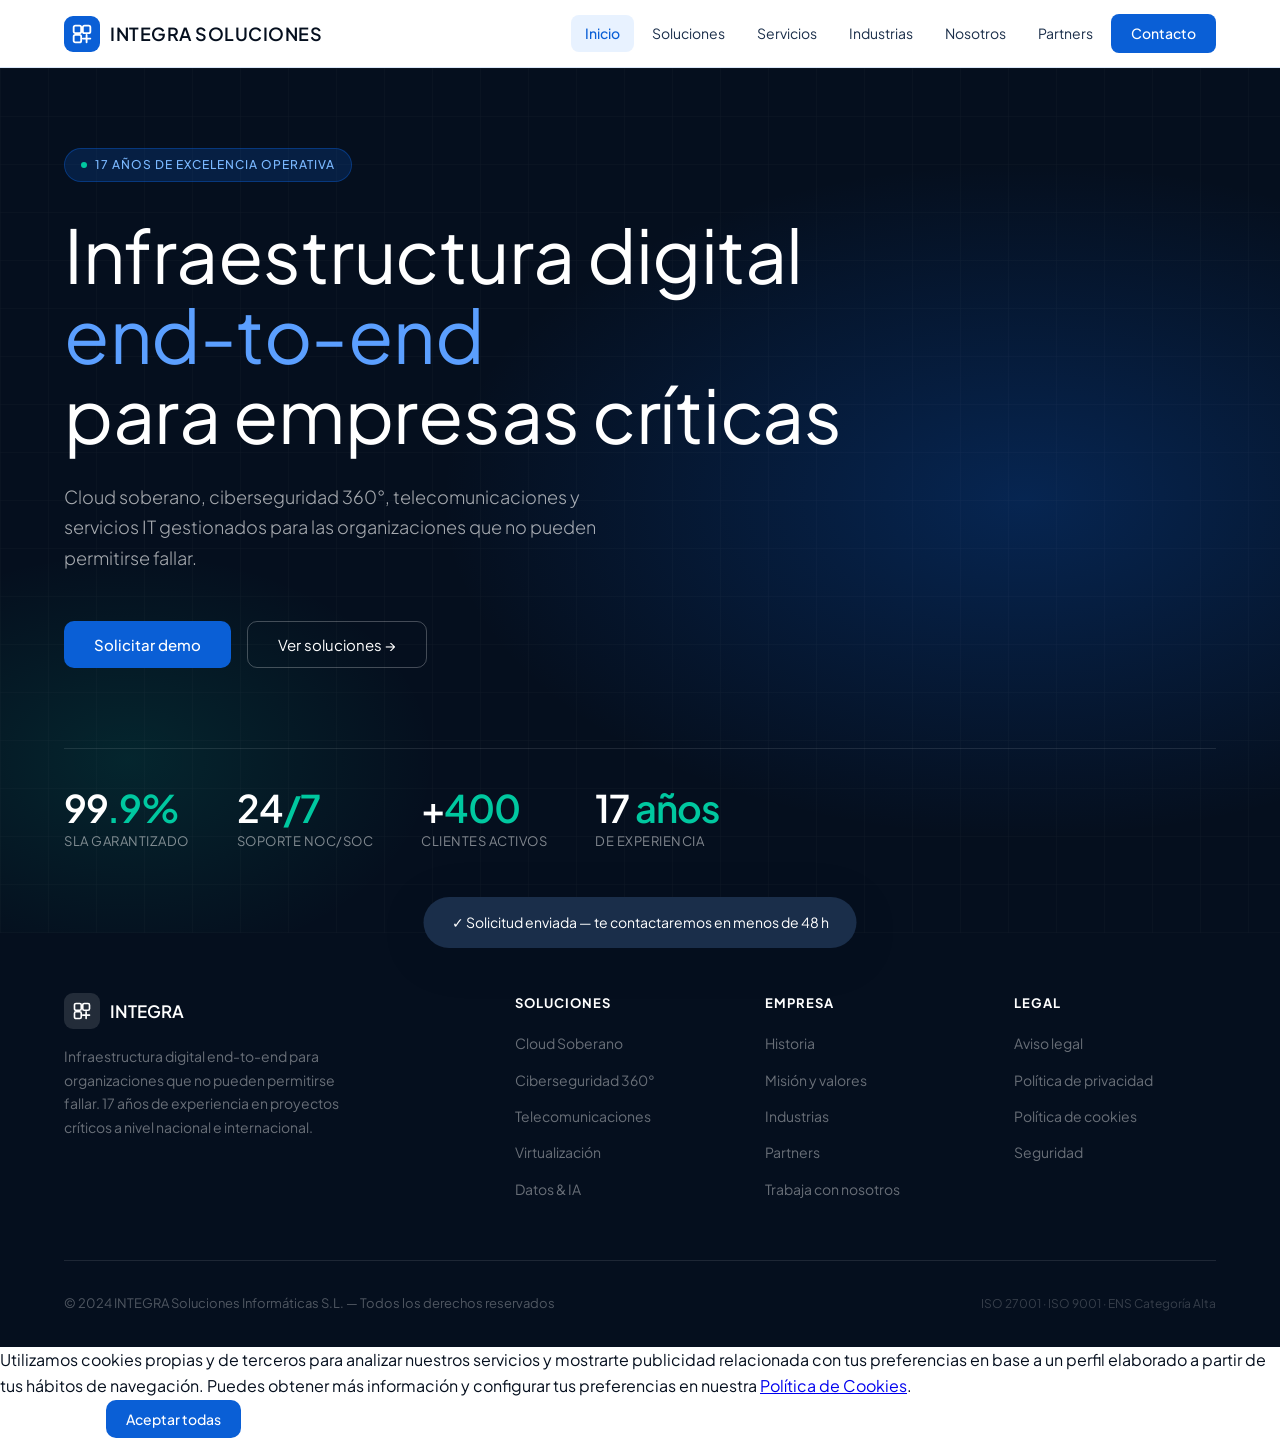
==== webintegra.html @ c4b25e12 "Update index.html and webintegra.html with latest changes" ====
<!DOCTYPE html>
<html lang="es">

<head>
  <meta charset="UTF-8">
  <meta name="viewport" content="width=device-width, initial-scale=1.0">
  <title>INTEGRA Soluciones Informáticas</title>
  <link rel="icon"
    href='data:image/svg+xml,<svg xmlns="http://www.w3.org/2000/svg" viewBox="0 0 24 24" fill="none" stroke="%230a5fd6" stroke-width="2.2" stroke-linecap="round"><rect x="2" y="2" width="9" height="9" rx="2"/><rect x="13" y="2" width="9" height="9" rx="2"/><rect x="2" y="13" width="9" height="9" rx="2"/><path d="M13 17.5h9M17.5 13v9"/></svg>'
    type="image/svg+xml">
  <script src="https://www.google.com/recaptcha/api.js" async defer></script>
  <link
    href="https://fonts.googleapis.com/css2?family=Instrument+Serif:ital@0;1&family=Plus+Jakarta+Sans:wght@300;400;500;600&display=swap"
    rel="stylesheet">
  <style>
    *,
    *::before,
    *::after {
      box-sizing: border-box;
      margin: 0;
      padding: 0;
    }

    :root {
      --ink: #050f1e;
      --ink2: #1a2e4a;
      --blue: #0a5fd6;
      --blue2: #0847a8;
      --sky: #e8f2ff;
      --sky2: #d0e5ff;
      --white: #ffffff;
      --gray: #6b7e96;
      --gray2: #f4f7fb;
      --border: rgba(10, 95, 214, 0.15);
      --accent: #00c8a0;
      --font-head: 'Plus Jakarta Sans', sans-serif;
      --font-body: 'Plus Jakarta Sans', sans-serif;
      --radius: 12px;
      --radius-lg: 20px;
      --shadow: 0 2px 24px rgba(5, 15, 30, 0.08);
      --shadow-lg: 0 8px 48px rgba(5, 15, 30, 0.14);
    }

    html,
    body {
      height: 100%;
    }

    body {
      font-family: var(--font-body);
      color: var(--ink);
      background: var(--white);
      font-size: 16px;
      line-height: 1.65;
      overflow-x: hidden;
    }

    /* NAV */
    nav {
      position: fixed;
      top: 0;
      left: 0;
      right: 0;
      z-index: 999;
      background: rgba(255, 255, 255, 0.96);
      backdrop-filter: blur(12px);
      border-bottom: 1px solid var(--border);
      padding: 0 5vw;
      display: flex;
      align-items: center;
      justify-content: space-between;
      height: 68px;
      transition: box-shadow 0.2s;
    }

    .nav-logo {
      font-family: var(--font-body);
      font-size: 18px;
      font-weight: 600;
      color: var(--ink);
      letter-spacing: 0.5px;
      text-decoration: none;
      display: flex;
      align-items: center;
      gap: 10px;
      cursor: pointer;
    }

    .nav-logo-mark {
      width: 36px;
      height: 36px;
      background: var(--blue);
      border-radius: 9px;
      display: flex;
      align-items: center;
      justify-content: center;
    }

    .nav-links {
      display: flex;
      align-items: center;
      gap: 4px;
      list-style: none;
    }

    .nav-links a {
      font-size: 14px;
      font-weight: 400;
      color: var(--ink2);
      text-decoration: none;
      padding: 7px 14px;
      border-radius: 8px;
      transition: background 0.18s, color 0.18s;
      cursor: pointer;
      display: block;
    }

    .nav-links a:hover {
      background: var(--sky);
      color: var(--blue);
    }

    .nav-links a.active {
      background: var(--sky);
      color: var(--blue);
      font-weight: 500;
    }

    .nav-cta {
      background: var(--blue) !important;
      color: var(--white) !important;
      border-radius: 8px !important;
      padding: 8px 20px !important;
      font-weight: 500 !important;
    }

    .nav-cta:hover {
      background: var(--blue2) !important;
    }

    .nav-cta.active {
      background: var(--blue2) !important;
      color: var(--white) !important;
    }

    .nav-toggle {
      display: none;
      background: none;
      border: none;
      cursor: pointer;
      padding: 8px;
    }

    .nav-toggle span {
      display: block;
      width: 22px;
      height: 2px;
      background: var(--ink);
      margin: 4px 0;
    }

    /* APP */
    #app {
      padding-top: 68px;
      min-height: calc(100vh - 68px);
    }

    .page {
      animation: fadeUp 0.32s ease both;
    }

    @keyframes fadeUp {
      from {
        opacity: 0;
        transform: translateY(12px);
      }

      to {
        opacity: 1;
        transform: translateY(0);
      }
    }

    /* SHARED */
    .section-wrap {
      padding: 80px 5vw;
    }

    .section-wrap.alt {
      background: var(--gray2);
    }

    .section-inner {
      max-width: 1200px;
      margin: 0 auto;
    }

    .section-tag {
      display: inline-block;
      font-size: 11px;
      font-weight: 600;
      letter-spacing: 2px;
      text-transform: uppercase;
      color: var(--blue);
      background: var(--sky);
      border-radius: 6px;
      padding: 5px 12px;
      margin-bottom: 20px;
    }

    .section-title {
      font-family: var(--font-head);
      font-size: clamp(28px, 3.5vw, 44px);
      font-weight: 400;
      line-height: 1.15;
      color: var(--ink);
      margin-bottom: 20px;
    }

    .section-sub {
      font-size: 17px;
      color: var(--gray);
      max-width: 580px;
      line-height: 1.7;
      margin-bottom: 52px;
    }

    .btn-primary {
      background: var(--blue);
      color: var(--white);
      border: none;
      border-radius: 10px;
      padding: 13px 30px;
      font-size: 15px;
      font-weight: 500;
      font-family: var(--font-body);
      cursor: pointer;
      transition: background 0.18s, transform 0.15s;
      text-decoration: none;
      display: inline-block;
    }

    .btn-primary:hover {
      background: #1a6fe0;
      transform: translateY(-1px);
    }

    .btn-outline {
      background: transparent;
      color: var(--white);
      border: 1px solid rgba(255, 255, 255, 0.25);
      border-radius: 10px;
      padding: 13px 30px;
      font-size: 15px;
      font-weight: 400;
      font-family: var(--font-body);
      cursor: pointer;
      transition: border-color 0.18s, background 0.18s, transform 0.15s;
      text-decoration: none;
      display: inline-block;
    }

    .btn-outline:hover {
      border-color: rgba(255, 255, 255, 0.5);
      background: rgba(255, 255, 255, 0.07);
      transform: translateY(-1px);
    }

    .btn-ghost {
      background: var(--sky);
      color: var(--blue);
      border: 1px solid var(--border);
      border-radius: 10px;
      padding: 13px 30px;
      font-size: 15px;
      font-weight: 500;
      font-family: var(--font-body);
      cursor: pointer;
      transition: background 0.18s;
      text-decoration: none;
      display: inline-block;
    }

    .btn-ghost:hover {
      background: var(--sky2);
    }

    /* HERO */
    .hero {
      min-height: calc(100vh - 68px);
      background: var(--ink);
      padding: 80px 5vw;
      position: relative;
      overflow: hidden;
      display: flex;
      align-items: center;
    }

    .hero-bg {
      position: absolute;
      inset: 0;
      background: radial-gradient(ellipse 70% 60% at 80% 50%, rgba(10, 95, 214, 0.28) 0%, transparent 65%), radial-gradient(ellipse 40% 40% at 10% 80%, rgba(0, 200, 160, 0.12) 0%, transparent 60%);
    }

    .hero-grid {
      position: absolute;
      inset: 0;
      opacity: 0.04;
      background-image: linear-gradient(rgba(255, 255, 255, 0.5) 1px, transparent 1px), linear-gradient(90deg, rgba(255, 255, 255, 0.5) 1px, transparent 1px);
      background-size: 48px 48px;
    }

    .hero-inner {
      position: relative;
      z-index: 2;
      max-width: 1200px;
      margin: 0 auto;
      width: 100%;
    }

    .hero-badge {
      display: inline-flex;
      align-items: center;
      gap: 8px;
      background: rgba(10, 95, 214, 0.2);
      border: 1px solid rgba(10, 95, 214, 0.4);
      color: #7ab8ff;
      font-size: 12px;
      font-weight: 500;
      letter-spacing: 1px;
      text-transform: uppercase;
      padding: 6px 16px;
      border-radius: 100px;
      margin-bottom: 32px;
    }

    .hero-badge-dot {
      width: 6px;
      height: 6px;
      border-radius: 50%;
      background: var(--accent);
      animation: pulse 2s ease-in-out infinite;
    }

    @keyframes pulse {

      0%,
      100% {
        opacity: 1;
        transform: scale(1)
      }

      50% {
        opacity: .5;
        transform: scale(.8)
      }
    }

    .hero-title {
      font-family: var(--font-head);
      font-size: clamp(42px, 6vw, 74px);
      font-weight: 400;
      color: var(--white);
      line-height: 1.08;
      letter-spacing: -0.5px;
      margin-bottom: 28px;
      max-width: 800px;
    }

    .hero-title span {
      color: #5b9fff;
    }

    .hero-sub {
      font-size: 18px;
      font-weight: 300;
      color: rgba(255, 255, 255, 0.65);
      max-width: 560px;
      line-height: 1.7;
      margin-bottom: 48px;
    }

    .hero-actions {
      display: flex;
      gap: 16px;
      flex-wrap: wrap;
      margin-bottom: 80px;
    }

    .hero-metrics {
      display: flex;
      gap: 48px;
      flex-wrap: wrap;
      border-top: 1px solid rgba(255, 255, 255, 0.1);
      padding-top: 40px;
    }

    .metric-value {
      font-family: var(--font-body);
      font-size: 38px;
      font-weight: 600;
      color: var(--white);
      line-height: 1;
      letter-spacing: -1px;
    }

    .metric-value span {
      color: var(--accent);
    }

    .metric-label {
      font-size: 13px;
      color: rgba(255, 255, 255, 0.5);
      margin-top: 4px;
      text-transform: uppercase;
      letter-spacing: 0.5px;
    }

    /* SOLUCIONES */
    .sol-grid {
      display: grid;
      grid-template-columns: repeat(3, 1fr);
      gap: 20px;
    }

    .sol-card {
      background: var(--white);
      border: 1px solid var(--border);
      border-radius: var(--radius-lg);
      padding: 32px;
      transition: transform 0.2s, box-shadow 0.2s, border-color 0.2s;
    }

    .sol-card:hover {
      transform: translateY(-4px);
      box-shadow: var(--shadow-lg);
      border-color: rgba(10, 95, 214, 0.3);
    }

    .sol-icon {
      width: 52px;
      height: 52px;
      border-radius: 14px;
      background: var(--sky);
      display: flex;
      align-items: center;
      justify-content: center;
      margin-bottom: 20px;
    }

    .sol-icon svg {
      width: 26px;
      height: 26px;
      color: var(--blue);
    }

    .sol-card h3 {
      font-family: var(--font-head);
      font-size: 19px;
      font-weight: 400;
      color: var(--ink);
      margin-bottom: 10px;
    }

    .sol-card p {
      font-size: 14px;
      color: var(--gray);
      line-height: 1.65;
    }

    .sol-tag {
      display: inline-block;
      font-size: 11px;
      font-weight: 500;
      background: var(--sky);
      color: var(--blue);
      border-radius: 5px;
      padding: 3px 9px;
      margin-top: 16px;
    }

    /* SERVICIOS */
    .srv-grid {
      display: grid;
      grid-template-columns: 1fr 1fr;
      gap: 40px;
      align-items: start;
    }

    .srv-module {
      border: 1px solid var(--border);
      border-radius: var(--radius);
      overflow: hidden;
      margin-bottom: 14px;
    }

    .srv-header {
      display: flex;
      align-items: center;
      justify-content: space-between;
      padding: 18px 22px;
      cursor: pointer;
      background: var(--white);
      transition: background 0.15s;
      user-select: none;
    }

    .srv-header:hover {
      background: var(--sky);
    }

    .srv-header-left {
      display: flex;
      align-items: center;
      gap: 14px;
    }

    .srv-dot {
      width: 9px;
      height: 9px;
      border-radius: 50%;
      background: var(--blue);
      flex-shrink: 0;
    }

    .srv-header h4 {
      font-family: var(--font-body);
      font-size: 15px;
      font-weight: 600;
      color: var(--ink);
    }

    .srv-arrow {
      width: 20px;
      height: 20px;
      border-radius: 50%;
      border: 1px solid var(--border);
      display: flex;
      align-items: center;
      justify-content: center;
      font-size: 14px;
      color: var(--gray);
      transition: transform 0.2s, background 0.15s;
      flex-shrink: 0;
      line-height: 1;
    }

    .srv-body {
      padding: 0 22px;
      max-height: 0;
      overflow: hidden;
      transition: max-height 0.35s ease, padding 0.25s ease;
      border-top: 0 solid var(--border);
    }

    .srv-module.open .srv-body {
      max-height: 260px;
      padding: 16px 22px 20px;
      border-top-width: 1px;
    }

    .srv-module.open .srv-arrow {
    transform: rotate(180deg);
    background: var(--blue);
    color: var(--blue);
}

    .srv-body p {
      font-size: 14px;
      color: var(--gray);
      line-height: 1.7;
    }

    .srv-body ul {
      margin-top: 10px;
      list-style: none;
    }

    .srv-body ul li {
      font-size: 13px;
      color: var(--ink2);
      padding: 3px 0 3px 16px;
      position: relative;
    }

    .srv-body ul li::before {
      content: '—';
      position: absolute;
      left: 0;
      color: var(--blue);
      font-size: 11px;
      top: 5px;
    }

    .srv-panel {
      background: var(--ink);
      border-radius: var(--radius-lg);
      padding: 38px;
      color: var(--white);
      position: sticky;
      top: 90px;
    }

    .srv-panel h3 {
      font-family: var(--font-head);
      font-size: 22px;
      font-weight: 400;
      margin-bottom: 12px;
    }

    .srv-panel>p {
      font-size: 14px;
      color: rgba(255, 255, 255, 0.55);
      margin-bottom: 28px;
    }

    .sla-grid {
      display: grid;
      grid-template-columns: 1fr 1fr;
      gap: 14px;
      margin-bottom: 28px;
    }

    .sla-item {
      background: rgba(255, 255, 255, 0.06);
      border: 1px solid rgba(255, 255, 255, 0.1);
      border-radius: var(--radius);
      padding: 18px;
    }

    .sla-num {
      font-family: var(--font-body);
      font-size: 26px;
      font-weight: 600;
      color: var(--white);
      letter-spacing: -0.5px;
    }

    .sla-num span {
      color: var(--accent);
    }

    .sla-label {
      font-size: 12px;
      color: rgba(255, 255, 255, 0.4);
      margin-top: 4px;
    }

    /* INDUSTRIAS */
    .ind-grid {
      display: grid;
      grid-template-columns: repeat(4, 1fr);
      gap: 16px;
    }

    .ind-card {
      background: var(--white);
      border: 1px solid var(--border);
      border-radius: var(--radius-lg);
      padding: 28px 22px;
      transition: transform 0.2s, box-shadow 0.2s;
      position: relative;
      overflow: hidden;
    }

    .ind-card::after {
      content: '';
      position: absolute;
      bottom: 0;
      left: 0;
      right: 0;
      height: 3px;
      background: var(--blue);
      transform: scaleX(0);
      transform-origin: left;
      transition: transform 0.25s ease;
    }

    .ind-card:hover {
      transform: translateY(-4px);
      box-shadow: var(--shadow);
    }

    .ind-card:hover::after {
      transform: scaleX(1);
    }

    .ind-num {
      font-family: var(--font-body);
      font-size: 36px;
      font-weight: 300;
      color: var(--blue);
      line-height: 1;
      margin-bottom: 16px;
      letter-spacing: -1px;
    }

    .ind-card h3 {
      font-family: var(--font-body);
      font-size: 15px;
      font-weight: 600;
      color: var(--ink);
      margin-bottom: 8px;
    }

    .ind-card p {
      font-size: 13px;
      color: var(--gray);
      line-height: 1.6;
    }

    /* NOSOTROS */
    .nos-layout {
      display: grid;
      grid-template-columns: 1fr 1fr;
      gap: 80px;
      align-items: start;
    }

    .timeline {
      position: relative;
    }

    .timeline::before {
      content: '';
      position: absolute;
      left: 18px;
      top: 0;
      bottom: 0;
      width: 2px;
      background: linear-gradient(to bottom, var(--blue), var(--sky2));
    }

    .tl-item {
      padding-left: 52px;
      padding-bottom: 36px;
      position: relative;
    }

    .tl-dot {
      position: absolute;
      left: 10px;
      top: 4px;
      width: 18px;
      height: 18px;
      border-radius: 50%;
      background: var(--blue);
      border: 3px solid var(--white);
      box-shadow: 0 0 0 2px var(--blue);
    }

    .tl-year {
      font-size: 13px;
      font-weight: 700;
      color: var(--blue);
      letter-spacing: 1px;
      margin-bottom: 4px;
    }

    .tl-text {
      font-size: 14px;
      color: var(--ink2);
    }

    .mvv {
      margin-bottom: 36px;
    }

    .mvv h3 {
      font-size: 18px;
      font-weight: 600;
      color: var(--ink);
      margin-bottom: 8px;
    }

    .mvv p {
      font-size: 15px;
      color: var(--gray);
      line-height: 1.7;
    }

    .nos-values {
      display: grid;
      grid-template-columns: 1fr 1fr;
      gap: 16px;
    }

    .val-card {
      background: var(--gray2);
      border-radius: var(--radius);
      padding: 22px;
      border: 1px solid transparent;
      transition: border-color 0.2s, background 0.2s;
    }

    .val-card:hover {
      border-color: var(--border);
      background: var(--sky);
    }

    .val-card h4 {
      font-size: 14px;
      font-weight: 600;
      color: var(--ink);
      margin-bottom: 8px;
    }

    .val-card p {
      font-size: 13px;
      color: var(--gray);
    }

    /* PARTNERS */
    .partners-scroll {
      display: flex;
      flex-wrap: wrap;
      gap: 14px;
      margin-bottom: 48px;
    }

    .partner-pill {
      display: flex;
      align-items: center;
      gap: 12px;
      background: linear-gradient(145deg, var(--ink), var(--ink2));
      border: 1px solid rgba(10, 95, 214, 0.3);
      border-radius: 100px;
      padding: 10px 24px;
      font-size: 15px;
      font-weight: 600;
      color: var(--white);
      transition: all 0.3s cubic-bezier(0.25, 0.8, 0.25, 1);
      box-shadow: 0 4px 15px rgba(5, 15, 30, 0.2);
      cursor: default;
    }

    .partner-pill:hover {
      border-color: var(--accent);
      box-shadow: 0 0 20px rgba(0, 200, 160, 0.4), inset 0 0 10px rgba(0, 200, 160, 0.2);
      transform: translateY(-5px) scale(1.05);
    }

    .partner-logo {
      width: 24px;
      height: 24px;
      object-fit: contain;
      flex-shrink: 0;
      display: block;
      border-radius: 4px;
    }

    .partner-dot {
      width: 32px;
      height: 32px;
      border-radius: 50%;
      display: flex;
      align-items: center;
      justify-content: center;
      font-size: 14px;
      font-weight: 700;
      color: var(--white);
      flex-shrink: 0;
      box-shadow: 0 2px 10px rgba(0, 0, 0, 0.5);
      border: 2px solid rgba(255, 255, 255, 0.1);
    }

    .eco-strip {
      background: var(--ink);
      border-radius: var(--radius-lg);
      padding: 40px;
      display: grid;
      grid-template-columns: 1fr auto;
      gap: 32px;
      align-items: center;
    }

    .eco-strip h3 {
      font-family: var(--font-head);
      font-size: 24px;
      font-weight: 400;
      color: var(--white);
    }

    .eco-strip p {
      font-size: 15px;
      color: rgba(255, 255, 255, 0.5);
      margin-top: 8px;
    }

    /* CONTACTO */
    .contact-grid {
      display: grid;
      grid-template-columns: 1fr 1fr;
      gap: 64px;
      align-items: start;
    }

    .contact-form {
      background: var(--gray2);
      border-radius: var(--radius-lg);
      padding: 38px;
      border: 1px solid var(--border);
    }

    .form-row {
      margin-bottom: 18px;
    }

    .form-row label {
      display: block;
      font-size: 13px;
      font-weight: 500;
      color: var(--ink2);
      margin-bottom: 7px;
    }

    .form-row input,
    .form-row select,
    .form-row textarea {
      width: 100%;
      background: var(--white);
      border: 1px solid var(--border);
      border-radius: 9px;
      padding: 11px 15px;
      font-size: 14px;
      font-family: var(--font-body);
      color: var(--ink);
      outline: none;
      transition: border-color 0.18s, box-shadow 0.18s;
      appearance: none;
    }

    .form-row input:focus,
    .form-row select:focus,
    .form-row textarea:focus {
      border-color: var(--blue);
      box-shadow: 0 0 0 3px rgba(10, 95, 214, 0.1);
    }

    .form-row textarea {
      height: 110px;
      resize: vertical;
    }

    .form-cols {
      display: grid;
      grid-template-columns: 1fr 1fr;
      gap: 14px;
    }

    .contact-info h3 {
      font-family: var(--font-head);
      font-size: 22px;
      font-weight: 400;
      color: var(--ink);
      margin-bottom: 14px;
    }

    .contact-info>p {
      font-size: 15px;
      color: var(--gray);
      margin-bottom: 32px;
      line-height: 1.7;
    }

    .contact-items {
      display: flex;
      flex-direction: column;
      gap: 14px;
    }

    .contact-item {
      display: flex;
      align-items: flex-start;
      gap: 14px;
      padding: 18px;
      background: var(--gray2);
      border: 1px solid var(--border);
      border-radius: var(--radius);
    }

    .contact-item-icon {
      width: 40px;
      height: 40px;
      border-radius: 10px;
      background: var(--sky);
      display: flex;
      align-items: center;
      justify-content: center;
      flex-shrink: 0;
    }

    .contact-item-icon svg {
      width: 18px;
      height: 18px;
      color: var(--blue);
    }

    .contact-item-text h4 {
      font-size: 13px;
      font-weight: 600;
      color: var(--ink);
    }

    .contact-item-text p {
      font-size: 13px;
      color: var(--gray);
      margin-top: 2px;
    }

    /* FOOTER */
    footer {
      background: var(--ink);
      padding: 60px 5vw 32px;
    }

    .footer-inner {
      max-width: 1200px;
      margin: 0 auto;
    }

    .footer-top {
      display: grid;
      grid-template-columns: 2fr 1fr 1fr 1fr;
      gap: 48px;
      padding-bottom: 48px;
      border-bottom: 1px solid rgba(255, 255, 255, 0.1);
      margin-bottom: 32px;
    }

    .footer-brand p {
      font-size: 14px;
      color: rgba(255, 255, 255, 0.4);
      line-height: 1.7;
      margin-top: 16px;
      max-width: 280px;
    }

    .footer-col h5 {
      font-size: 13px;
      font-weight: 700;
      color: var(--white);
      letter-spacing: 1px;
      text-transform: uppercase;
      margin-bottom: 16px;
    }

    .footer-col ul {
      list-style: none;
    }

    .footer-col ul li {
      margin-bottom: 10px;
    }

    .footer-col ul li a {
      font-size: 14px;
      color: rgba(255, 255, 255, 0.4);
      text-decoration: none;
      cursor: pointer;
      transition: color 0.18s;
    }

    .footer-col ul li a:hover {
      color: var(--white);
    }

    .footer-bottom {
      display: flex;
      justify-content: space-between;
      align-items: center;
    }

    .footer-bottom p {
      font-size: 13px;
      color: rgba(255, 255, 255, 0.3);
    }

    .footer-logo {
      font-family: var(--font-body);
      font-size: 17px;
      font-weight: 600;
      color: var(--white);
      display: flex;
      align-items: center;
      gap: 10px;
      cursor: pointer;
    }

    /* TOAST */
    .toast {
      position: fixed;
      bottom: 32px;
      left: 50%;
      transform: translateX(-50%) translateY(80px);
      background: var(--ink2);
      color: var(--white);
      padding: 14px 28px;
      border-radius: 100px;
      font-size: 14px;
      box-shadow: var(--shadow-lg);
      transition: transform 0.3s ease;
      z-index: 1000;
      pointer-events: none;
      white-space: nowrap;
    }

    .toast.show {
      transform: translateX(-50%) translateY(0);
    }

    /* RESPONSIVE */
    @media(max-width:900px) {
      .sol-grid {
        grid-template-columns: 1fr 1fr
      }

      .ind-grid {
        grid-template-columns: 1fr 1fr
      }

      .nos-layout {
        grid-template-columns: 1fr;
        gap: 48px
      }

      .footer-top {
        grid-template-columns: 1fr 1fr;
        gap: 32px
      }

      .eco-strip {
        grid-template-columns: 1fr
      }
    }

    @media(max-width:700px) {
      .nav-links {
        display: none !important
      }

      .nav-toggle {
        display: block
      }

      .sol-grid,
      .ind-grid,
      .srv-grid,
      .contact-grid {
        grid-template-columns: 1fr
      }

      .sla-grid {
        grid-template-columns: 1fr 1fr
      }

      .hero-metrics {
        gap: 28px
      }

      .footer-top {
        grid-template-columns: 1fr
      }

      .nos-values {
        grid-template-columns: 1fr
      }

      .form-cols {
        grid-template-columns: 1fr
      }

      .footer-bottom {
        flex-direction: column;
        gap: 12px;
        text-align: center
      }

      .eco-strip {
        grid-template-columns: 1fr
      }
    }
  </style>
</head>

<body>

  <nav id="main-nav">
    <span class="nav-logo" onclick="navigate('inicio')">
      <div class="nav-logo-mark">
        <svg viewBox="0 0 24 24" fill="none" stroke="white" stroke-width="2.2" stroke-linecap="round" width="20"
          height="20">
          <rect x="2" y="2" width="9" height="9" rx="2" />
          <rect x="13" y="2" width="9" height="9" rx="2" />
          <rect x="2" y="13" width="9" height="9" rx="2" />
          <path d="M13 17.5h9M17.5 13v9" />
        </svg>
      </div>
      INTEGRA SOLUCIONES
    </span>
    <ul class="nav-links" id="nav-links">
      <li><a data-page="inicio" onclick="navigate('inicio')">Inicio</a></li>
      <li><a data-page="soluciones" onclick="navigate('soluciones')">Soluciones</a></li>
      <li><a data-page="servicios" onclick="navigate('servicios')">Servicios</a></li>
      <li><a data-page="industrias" onclick="navigate('industrias')">Industrias</a></li>
      <li><a data-page="nosotros" onclick="navigate('nosotros')">Nosotros</a></li>
      <li><a data-page="partners" onclick="navigate('partners')">Partners</a></li>
      <li><a data-page="contacto" onclick="navigate('contacto')" class="nav-cta">Contacto</a></li>
    </ul>
    <button class="nav-toggle" id="menuToggle" aria-label="Menú"><span></span><span></span><span></span></button>
  </nav>

  <div id="app"></div>

    <!-- COOKIES BANNER -->
  <div class="cookie-banner" id="cookieBanner">
    <div class="cookie-text">
      <p>Utilizamos cookies propias y de terceros para analizar nuestros servicios y mostrarte publicidad relacionada con tus preferencias en base a un perfil elaborado a partir de tus hábitos de navegación. Puedes obtener más información y configurar tus preferencias en nuestra <a href="#">Política de Cookies</a>.</p>
    </div>
    <div class="cookie-buttons">
      <button class="btn-outline" style="padding: 10px 20px; font-size: 14px;" onclick="acceptCookies()">Rechazar</button>
      <button class="btn-primary" style="padding: 10px 20px; font-size: 14px;" onclick="acceptCookies()">Aceptar todas</button>
    </div>
  </div>
  <div class="toast" id="toast">✓ Solicitud enviada — te contactaremos en menos de 48 h</div>

  <script>
    // ─── SHARED BLOCKS ──────────────────────────────────────────────────────────

    const LOGO = `<svg viewBox="0 0 24 24" fill="none" stroke="white" stroke-width="2.2" stroke-linecap="round" width="18" height="18"><rect x="2" y="2" width="9" height="9" rx="2"/><rect x="13" y="2" width="9" height="9" rx="2"/><rect x="2" y="13" width="9" height="9" rx="2"/><path d="M13 17.5h9M17.5 13v9"/></svg>`;

    function footer() {
      return `<footer>
  <div class="footer-inner">
    <div class="footer-top">
      <div class="footer-brand">
        <span class="footer-logo" onclick="navigate('inicio')">
          <div class="nav-logo-mark" style="background:rgba(255,255,255,0.12)">${LOGO}</div>INTEGRA
        </span>
        <p>Infraestructura digital end-to-end para organizaciones que no pueden permitirse fallar. 17 años de experiencia en proyectos críticos a nivel nacional e internacional.</p>
      </div>
      <div class="footer-col"><h5>Soluciones</h5><ul>
        <li><a onclick="navigate('soluciones')">Cloud Soberano</a></li>
        <li><a onclick="navigate('soluciones')">Ciberseguridad 360°</a></li>
        <li><a onclick="navigate('soluciones')">Telecomunicaciones</a></li>
        <li><a onclick="navigate('soluciones')">Virtualización</a></li>
        <li><a onclick="navigate('soluciones')">Datos & IA</a></li>
      </ul></div>
      <div class="footer-col"><h5>Empresa</h5><ul>
        <li><a onclick="navigate('nosotros')">Historia</a></li>
        <li><a onclick="navigate('nosotros')">Misión y valores</a></li>
        <li><a onclick="navigate('industrias')">Industrias</a></li>
        <li><a onclick="navigate('partners')">Partners</a></li>
        <li><a onclick="navigate('contacto')">Trabaja con nosotros</a></li>
      </ul></div>
      <div class="footer-col"><h5>Legal</h5><ul>
        <li><a>Aviso legal</a></li><li><a>Política de privacidad</a></li>
        <li><a>Política de cookies</a></li><li><a>Seguridad</a></li>
      </ul></div>
    </div>
    <div class="footer-bottom">
      <p>© 2024 INTEGRA Soluciones Informáticas S.L. — Todos los derechos reservados</p>
      <p style="color:rgba(255,255,255,0.2);font-size:12px">ISO 27001 · ISO 9001 · ENS Categoría Alta</p>
    </div>
  </div>
</footer>`;
    }

    // ─── PAGE TEMPLATES ─────────────────────────────────────────────────────────

    const pages = {

      inicio() {
        return `<div class="page">
<div class="hero">
  <div class="hero-bg"></div><div class="hero-grid"></div>
  <div class="hero-inner">
    <div class="hero-badge"><span class="hero-badge-dot"></span>17 años de excelencia operativa</div>
    <h1 class="hero-title">Infraestructura digital<br><span>end-to-end</span><br>para empresas críticas</h1>
    <p class="hero-sub">Cloud soberano, ciberseguridad 360°, telecomunicaciones y servicios IT gestionados para las organizaciones que no pueden permitirse fallar.</p>
    <div class="hero-actions">
      <button class="btn-primary" onclick="navigate('contacto')">Solicitar demo</button>
      <button class="btn-outline" onclick="navigate('soluciones')">Ver soluciones →</button>
    </div>
    <div class="hero-metrics">
      <div><div class="metric-value">99<span>.9%</span></div><div class="metric-label">SLA garantizado</div></div>
      <div><div class="metric-value">24<span>/7</span></div><div class="metric-label">Soporte NOC/SOC</div></div>
      <div><div class="metric-value">+<span>400</span></div><div class="metric-label">Clientes activos</div></div>
      <div><div class="metric-value">17<span> años</span></div><div class="metric-label">De Experiencia</div></div>
    </div>
  </div>
</div>
${footer()}</div>`;
      },

      soluciones() {
        const cards = [
          ['<path d="M3 15a4 4 0 004 4h9a5 5 0 10-.1-9.999 5.002 5.002 0 10-9.78 2.096A4.001 4.001 0 003 15z"/>', 'Cloud Soberano', 'Despliegue híbrido y multi-cloud con cumplimiento normativo nacional. Migración, optimización y gestión continua sobre AWS, Azure y nube privada.', 'Arquitectura híbrida'],
          ['<rect x="3" y="11" width="18" height="11" rx="2"/><path d="M7 11V7a5 5 0 0110 0v4"/>', 'Ciberseguridad 360°', 'SOC gestionado, gestión de identidades, protección de endpoints, inteligencia de amenazas y respuesta a incidentes con SLA garantizado.', 'Zero Trust'],
          ['<path d="M5 12h14M12 5l7 7-7 7"/><circle cx="5" cy="12" r="2"/>', 'Telecomunicaciones', 'Redes WAN/SD-WAN, conectividad dedicada, voz empresarial y soluciones IoT para infraestructuras críticas nacionales e internacionales.', 'SD-WAN & MPLS'],
          ['<rect x="2" y="3" width="20" height="14" rx="2"/><path d="M8 21h8M12 17v4"/>', 'Virtualización', 'Consolidación de servidores, virtualización de escritorios (VDI) y contenedores Kubernetes para maximizar la eficiencia del CPD.', 'VMware · Nutanix'],
          ['<ellipse cx="12" cy="5" rx="9" ry="3"/><path d="M21 12c0 1.66-4 3-9 3s-9-1.34-9-3"/><path d="M3 5v14c0 1.66 4 3 9 3s9-1.34 9-3V5"/>', 'Datos & IA', 'Pipelines de datos, data lakes empresariales y modelos de IA aplicada para sectores regulados, con gobernanza y trazabilidad completa.', 'MLOps · DataOps'],
          ['<path d="M12 22s8-4 8-10V5l-8-3-8 3v7c0 6 8 10 8 10z"/>', 'Servicios Gestionados', 'MSP integral: monitorización proactiva 24/7, gestión del ciclo de vida de activos, ITIL v4 y CMDB unificada para toda la infraestructura.', 'ITIL v4 · NOC 24/7'],
        ].map(([icon, title, desc, tag]) => `
      <div class="sol-card">
        <div class="sol-icon"><svg viewBox="0 0 24 24" fill="none" stroke="currentColor" stroke-width="1.8" stroke-linecap="round">${icon}</svg></div>
        <h3>${title}</h3><p>${desc}</p><span class="sol-tag">${tag}</span>
      </div>`).join('');
        return `<div class="page">
<div class="section-wrap alt">
  <div class="section-inner">
    <span class="section-tag">Soluciones</span>
    <h2 class="section-title">Arquitectura digital completa</h2>
    <p class="section-sub">Una plataforma integrada que cubre todo el ciclo de vida de la infraestructura tecnológica empresarial, desde la conectividad hasta la inteligencia de datos.</p>
    <div class="sol-grid">${cards}</div>
    <div style="margin-top:48px;text-align:center">
      <button class="btn-primary" onclick="navigate('contacto')">Solicitar una demo técnica</button>
    </div>
  </div>
</div>
${footer()}</div>`;
      },

      servicios() {
        const modules = [
          ['Integra Data Tech', 'Soluciones de datos end-to-end: desde la ingesta hasta la visualización analítica avanzada.', ['Arquitectura de Data Warehouse y Data Lake', 'ETL/ELT y pipelines en tiempo real', 'Business Intelligence y dashboards ejecutivos', 'Modelos predictivos con IA aplicada'], true],
          ['Data Sales & CRM Tech', 'Habilitación comercial basada en datos: inteligencia de mercado y segmentación avanzada.', ['Scoring y cualificación de leads con IA', 'Integración CRM y automatización de ventas', 'Enriquecimiento de bases de datos B2B', 'Reporting comercial en tiempo real'], false],
          ['Provisión & Logística IT', 'Aprovisionamiento ágil de hardware, software y licencias para proyectos de cualquier escala.', ['Catálogo de más de 50.000 referencias', 'Gestión de garantías y activos (CMDB)', 'Logística inversa y reciclaje certificado'], false],
          ['Consultoría & Transformación Digital', 'Acompañamiento estratégico en proyectos de modernización tecnológica y adopción cloud.', ['Auditorías de infraestructura y madurez digital', 'Roadmaps de transformación tecnológica', 'Gestión de proyectos PMO certificada (PMI/PRINCE2)'], false],
          ['Soporte & Field Services', 'Soporte técnico presencial y remoto con cobertura nacional e internacional.', ['Help Desk y soporte N1/N2/N3', 'Intervención en campo (break-fix, instalaciones)', 'SLA personalizado por criticidad'], false],
        ].map(([title, desc, items, open]) => `
      <div class="srv-module${open ? ' open' : ''}">
        <div class="srv-header">
          <div class="srv-header-left"><div class="srv-dot"></div><h4>${title}</h4></div>
          <div class="srv-arrow" style="border:none; background:transparent;">
  <svg width="18" height="18" viewBox="0 0 24 24" fill="none" stroke="currentColor" stroke-width="2" stroke-linecap="round">
    <polyline points="6 9 12 15 18 9"/>
  </svg>
</div>
        </div>
        <div class="srv-body">
          <p>${desc}</p>
          <ul>${items.map(i => `<li>${i}</li>`).join('')}</ul>
        </div>
      </div>`).join('');
        return `<div class="page">
<div class="section-wrap">
  <div class="section-inner">
    <span class="section-tag">Servicios</span>
    <h2 class="section-title">Portfolio de servicios especializados</h2>
    <p class="section-sub">Módulos diseñados para cubrir cada capa del stack tecnológico con equipos certificados y metodologías probadas.</p>
    <div class="srv-grid">
      <div>${modules}</div>
      <div class="srv-panel">
        <h3>Garantías de servicio</h3>
        <p>Compromisos medibles respaldados por contratos de nivel de servicio auditables.</p>
        <div class="sla-grid">
          <div class="sla-item"><div class="sla-num">99<span>.9%</span></div><div class="sla-label">Disponibilidad SLA</div></div>
          <div class="sla-item"><div class="sla-num">24<span>/7</span></div><div class="sla-label">NOC & SOC activo</div></div>
          <div class="sla-item"><div class="sla-num">&lt;4<span>h</span></div><div class="sla-label">Tiempo de respuesta</div></div>
          <div class="sla-item"><div class="sla-num">ISO<span> 27001</span></div><div class="sla-label">Certificación activa</div></div>
        </div>
        <button class="btn-primary" style="width:100%;text-align:center" onclick="navigate('contacto')">Solicitar consulta comercial</button>
      </div>
    </div>
  </div>
</div>
${footer()}</div>`;
      },

      industrias() {
        const sectors = [
          ['Telco & Operadoras', 'BSS/OSS, infraestructura de red, gestión de NOC y soluciones de capacidad para operadoras de telecomunicaciones.'],
          ['Sector Público', 'Administraciones centrales, CCAA y municipios: ENS, RGPD, cloud soberano y servicios de ciudadanía digital.'],
          ['Inteligencia Artificial', 'Plataformas de IA empresarial, MLOps, infraestructura GPU y gobernanza de modelos para organizaciones data-driven.'],
          ['Defensa & Seguridad', 'Redes clasificadas, comunicaciones tácticas, ciberseguridad OTAN y soluciones para infraestructuras críticas nacionales.'],
          ['Banca & Seguros', 'Cumplimiento DORA/PSD2, core bancario cloud-native, detección de fraude con IA y continuidad de negocio.'],
          ['Industria & Manufactura', 'IT/OT convergence, IIoT, SCADA en la nube y digitalización de planta para la industria 4.0.'],
          ['Salud', 'HIS, telemedicina, interoperabilidad HL7/FHIR, seguridad de datos clínicos y cloud hospitalario certificado.'],
          ['Retail & Distribución', 'Omnicanalidad, gestión de inventario en tiempo real, analítica de cliente e infraestructura de tienda conectada.'],
        ].map(([title, desc], i) => `
      <div class="ind-card">
        <div class="ind-num">0${i + 1}</div>
        <h3>${title}</h3><p>${desc}</p>
      </div>`).join('');
        return `<div class="page">
<div class="section-wrap alt">
  <div class="section-inner">
    <span class="section-tag">Industrias</span>
    <h2 class="section-title">Sectores que confían en nosotros</h2>
    <p class="section-sub">Conocimiento vertical profundo en los sectores más exigentes en materia de disponibilidad, seguridad y cumplimiento normativo.</p>
    <div class="ind-grid">${sectors}</div>
    <div style="margin-top:48px;text-align:center">
      <button class="btn-ghost" onclick="navigate('contacto')">Hablar con un especialista de tu sector</button>
    </div>
  </div>
</div>
${footer()}</div>`;
      },

      nosotros() {
        const timeline = [
          ['2007', 'Fundación de INTEGRA en Madrid, enfocada en integración de sistemas y redes para empresas medianas.'],
          ['2010', 'Primer contrato con infraestructura crítica nacional. Certificación ISO 9001 y apertura de NOC propio 24/7.'],
          ['2014', 'Expansión internacional: proyectos en LATAM y Norte de África. Lanzamiento de servicios cloud gestionados.'],
          ['2018', 'Apertura del SOC propio. Certificación ISO 27001. Partnership Advanced con AWS y Microsoft.'],
          ['2021', 'Lanzamiento de la división de Datos & IA. Primer proyecto de cloud soberano para Administración Pública.'],
          ['2024', '+400 clientes activos. Presencia en 12 países. Reconocimiento como Top 10 MSP en España por CRN.'],
        ].map(([y, t]) => `<div class="tl-item"><div class="tl-dot"></div><div class="tl-year">${y}</div><div class="tl-text">${t}</div></div>`).join('');
        return `<div class="page">
<div class="section-wrap">
  <div class="section-inner">
    <span class="section-tag">Nosotros</span>
    <h2 class="section-title">17 años construyendo infraestructuras críticas</h2>
    <div class="nos-layout">
      <div>
        <div class="mvv"><h3>Misión</h3><p>Proveer soluciones de infraestructura digital de máxima disponibilidad y seguridad que permitan a nuestros clientes centrarse en su negocio, con la certeza de que su tecnología no fallará.</p></div>
        <div class="mvv"><h3>Visión</h3><p>Ser el partner tecnológico de referencia en el sur de Europa para organizaciones que operan infraestructuras críticas, liderando la convergencia entre cloud, ciberseguridad e inteligencia artificial.</p></div>
        <div class="nos-values">
          <div class="val-card"><h4>Fiabilidad</h4><p>Cada compromiso está respaldado por SLAs medibles y auditables.</p></div>
          <div class="val-card"><h4>Especialización</h4><p>Equipos certificados en las tecnologías líderes del mercado.</p></div>
          <div class="val-card"><h4>Innovación</h4><p>Adoptamos nuevas tecnologías cuando están probadas y son seguras.</p></div>
          <div class="val-card"><h4>Transparencia</h4><p>Comunicación honesta sobre capacidades, plazos y resultados.</p></div>
        </div>
      </div>
      <div class="timeline">${timeline}</div>
    </div>
  </div>
</div>
${footer()}</div>`;
      },

      partners() {
        const pills = [
          { type: 'imgurl', src: 'https://t3.gstatic.com/faviconV2?client=SOCIAL&type=FAVICON&fallback_opts=TYPE,SIZE,URL&url=https://aws.amazon.com&size=64', n: 'Amazon AWS' },
          { type: 'imgurl', src: 'https://t3.gstatic.com/faviconV2?client=SOCIAL&type=FAVICON&fallback_opts=TYPE,SIZE,URL&url=https://azure.microsoft.com&size=64', n: 'Microsoft Azure' },
          { type: 'imgurl', src: 'https://t3.gstatic.com/faviconV2?client=SOCIAL&type=FAVICON&fallback_opts=TYPE,SIZE,URL&url=https://crowdstrike.com&size=64', n: 'CrowdStrike' },
          { type: 'imgurl', src: 'https://t3.gstatic.com/faviconV2?client=SOCIAL&type=FAVICON&fallback_opts=TYPE,SIZE,URL&url=https://hpe.com&size=64', n: 'HPE' },
          { type: 'imgurl', src: 'https://t3.gstatic.com/faviconV2?client=SOCIAL&type=FAVICON&fallback_opts=TYPE,SIZE,URL&url=https://sentinelone.com&size=64', n: 'SentinelOne' },
          { type: 'img', slug: 'cisco', n: 'Cisco' },
          { type: 'img', slug: 'vmware', n: 'VMware' },
          { type: 'img', slug: 'fortinet', n: 'Fortinet' },
          { type: 'img', slug: 'paloaltonetworks', n: 'Palo Alto Networks' },
          { type: 'img', slug: 'dell', n: 'Dell Technologies' },
          { type: 'img', slug: 'nutanix', n: 'Nutanix' },
          { type: 'img', slug: 'googlecloud', n: 'Google Cloud' },
          { type: 'img', slug: 'kaspersky', n: 'Kaspersky' }
        ].map(p => {
          let imageSrc = p.type === 'imgurl' ? p.src : `https://cdn.simpleicons.org/${p.slug}/white`;
          return `
            <div class="partner-pill">
              <img src="${imageSrc}" alt="${p.n}" class="partner-logo" onerror="this.style.display='none'; this.nextElementSibling.style.display='flex';">
              <div class="partner-dot" style="display:none;background:var(--blue)">•</div>
              ${p.n}
            </div>
          `;
        }).join('');

        return `<div class="page">
<div class="section-wrap alt">
  <div class="section-inner">
    <span class="section-tag">Partners</span>
    <h2 class="section-title">Ecosistema tecnológico</h2>
    <p class="section-sub">Alianzas estratégicas con los fabricantes líderes del sector, con la más alta categoría de partnership en cada relación.</p>
    <div class="partners-scroll">${pills}</div>
    <div class="eco-strip">
      <div><h3>¿Tu empresa busca un integrador de confianza?</h3><p>Trabajamos junto a fabricantes y distribuidores para ofrecer las mejores condiciones comerciales y soporte posventa.</p></div>
      <div><button class="btn-primary" onclick="navigate('contacto')">Hablar con un especialista</button></div>
    </div>
  </div>
</div>
${footer()}</div>`;
      },

      contacto() {
        return `<div class="page">
<div class="section-wrap">
  <div class="section-inner">
    <span class="section-tag">Contacto</span>
    <h2 class="section-title">Empecemos a trabajar juntos</h2>
    <div class="contact-grid">
      <div class="contact-info">
        <h3>Consulta comercial o demo técnica</h3>
        <p>Nuestro equipo de preventa analizará tu caso y te propondrá la arquitectura más adecuada en menos de 48 horas.</p>
        <div class="contact-items">
          <div class="contact-item"><div class="contact-item-icon"><svg viewBox="0 0 24 24" fill="none" stroke="currentColor" stroke-width="1.8" stroke-linecap="round"><path d="M22 16.92v3a2 2 0 01-2.18 2 19.79 19.79 0 01-8.63-3.07A19.5 19.5 0 013.07 9.81a19.79 19.79 0 01-3.07-8.67A2 2 0 012 .84h3a2 2 0 012 1.72 12.84 12.84 0 00.7 2.81 2 2 0 01-.45 2.11L6.09 8.91a16 16 0 006 6l1.27-1.27a2 2 0 012.11-.45 12.84 12.84 0 002.81.7A2 2 0 0122 16.92z"/></svg></div><div class="contact-item-text"><h4>Teléfono comercial</h4><p>+34 900 123 456 — Lun-Vie 9:00-18:30</p></div></div>
          <div class="contact-item"><div class="contact-item-icon"><svg viewBox="0 0 24 24" fill="none" stroke="currentColor" stroke-width="1.8" stroke-linecap="round"><path d="M4 4h16c1.1 0 2 .9 2 2v12c0 1.1-.9 2-2 2H4c-1.1 0-2-.9-2-2V6c0-1.1.9-2 2-2z"/><polyline points="22,6 12,13 2,6"/></svg></div><div class="contact-item-text"><h4>Email comercial</h4><p>ventas@integra-si.com</p></div></div>
          <div class="contact-item"><div class="contact-item-icon"><svg viewBox="0 0 24 24" fill="none" stroke="currentColor" stroke-width="1.8" stroke-linecap="round"><circle cx="12" cy="12" r="2"/><path d="M12 2a10 10 0 100 20A10 10 0 0012 2zM2 12h4M18 12h4M12 2v4M12 18v4"/></svg></div><div class="contact-item-text"><h4>Soporte 24/7</h4><p>soporte@integra-si.com · +34 900 999 247</p></div></div>
          <div class="contact-item"><div class="contact-item-icon"><svg viewBox="0 0 24 24" fill="none" stroke="currentColor" stroke-width="1.8" stroke-linecap="round"><path d="M21 10c0 7-9 13-9 13s-9-6-9-13a9 9 0 0118 0z"/><circle cx="12" cy="10" r="3"/></svg></div><div class="contact-item-text"><h4>Sede central</h4><p>Calle Serrano 41, 28001 Madrid, España</p></div></div>
        </div>
      </div>
      <div class="contact-form">
        <div class="form-cols">
          <div class="form-row"><label>Nombre</label><input type="text" placeholder="Ana García" id="f-nombre"></div>
          <div class="form-row"><label>Empresa</label><input type="text" placeholder="ACME Corp" id="f-empresa"></div>
        </div>
        <div class="form-row"><label>Email corporativo</label><input type="email" placeholder="ana@empresa.com" id="f-email"></div>
        <div class="form-row"><label>Tipo de consulta</label>
          <select id="f-tipo">
            <option value="">Selecciona una opción</option>
            <option>Solicitar demo técnica</option><option>Consulta comercial</option>
            <option>Información sobre soluciones</option><option>Soporte a cliente existente</option>
            <option>Partnership o distribución</option>
          </select>
        </div>
        <div class="form-row"><label>Mensaje</label><textarea placeholder="Cuéntanos sobre tu infraestructura actual y los retos que enfrentas..." id="f-msg"></textarea></div>

        <div class="form-row" style="display: flex; justify-content: center; margin-bottom: 20px;">
          <div id="recaptcha-container"></div>
        </div>

        <button class="btn-primary" style="width:100%;text-align:center" onclick="sendForm()">Enviar solicitud →</button>
      </div>
    </div>
  </div>
</div>
${footer()}</div>`;
      },
    };

    // ─── ROUTER ─────────────────────────────────────────────────────────────────

    function navigate(page) {
      if (!pages[page]) page = 'inicio';
      const app = document.getElementById('app');
      app.innerHTML = pages[page]();
      window.scrollTo({ top: 0, behavior: 'instant' });
      updateActive(page);
      const titles = { inicio: 'INTEGRA SOLUCIONES — Infraestructura Digital End-to-End', soluciones: 'Soluciones — INTEGRA SOLUCIONES', servicios: 'Servicios — INTEGRA SOLUCIONES', industrias: 'Industrias — INTEGRA SOLUCIONES', nosotros: 'Nosotros — INTEGRA SOLUCIONES', partners: 'Partners — INTEGRA SOLUCIONES', contacto: 'Contacto — INTEGRA SOLUCIONES' };
      document.title = titles[page] || 'INTEGRA SOLUCIONES';
      history.pushState({ page }, '', '#' + page);
      afterRender(page);
    }

    function updateActive(page) {
      document.querySelectorAll('.nav-links a[data-page]').forEach(a => {
        a.classList.toggle('active', a.dataset.page === page);
      });
    }

    function renderCaptcha() {
      const container = document.getElementById('recaptcha-container');
      if (!container) return;

      if (typeof grecaptcha === 'undefined') {
        setTimeout(renderCaptcha, 300);
        return;
      }

      container.innerHTML = '';
      grecaptcha.render(container, {
        sitekey: '6LeIxAcTAAAAAJcZVRqyHh71UMIEGNQ_MXjiZKhI'
      });
    }

    function afterRender(page) {
      if (page === 'contacto') {
        renderCaptcha();
      }

      if (page === 'servicios') {
        document.querySelectorAll('.srv-header').forEach(h => {
          h.addEventListener('click', () => {
            const mod = h.parentElement;
            const was = mod.classList.contains('open');
            document.querySelectorAll('.srv-module').forEach(m => m.classList.remove('open'));
            if (!was) mod.classList.add('open');
          });
        });
      }

      document.querySelectorAll('.sol-card,.ind-card,.val-card,.tl-item,.partner-pill,.srv-module,.contact-item').forEach((el, i) => {
        el.style.opacity = '0';
        el.style.transform = 'translateY(14px)';
        el.style.transition = `opacity 0.38s ease ${Math.min(i * 0.05, 0.5)}s, transform 0.38s ease ${Math.min(i * 0.05, 0.5)}s`;

        requestAnimationFrame(() => requestAnimationFrame(() => {
          el.style.opacity = '1';
          el.style.transform = 'translateY(0)';
        }));
      });
    }

    function sendForm() {
      const n = document.getElementById('f-nombre')?.value.trim();
      const e = document.getElementById('f-email')?.value.trim();
      if (!n || !e) { alert('Por favor completa al menos el nombre y el email.'); return; }

      if (typeof grecaptcha !== 'undefined') {
        const captchaResponse = grecaptcha.getResponse();
        if (!captchaResponse || captchaResponse.length === 0) {
          alert('Por favor, marca la casilla de "No soy un robot".');
          return;
        }
      }

      const toast = document.getElementById('toast');
      toast.classList.add('show');
      setTimeout(() => toast.classList.remove('show'), 3500);

      ['f-nombre', 'f-empresa', 'f-email', 'f-tipo', 'f-msg'].forEach(id => { const el = document.getElementById(id); if (el) el.value = ''; });

      if (typeof grecaptcha !== 'undefined') {
        try { grecaptcha.reset(); } catch (e) { }
      }
    }

    // ─── NAV UTILS ───────────────────────────────────────────────────────────────

    window.addEventListener('scroll', () => {
      document.getElementById('main-nav').style.boxShadow = window.scrollY > 20 ? '0 2px 24px rgba(5,15,30,0.1)' : 'none';
    });

    let mobileOpen = false;
    document.getElementById('menuToggle').addEventListener('click', () => {
      const links = document.getElementById('nav-links');
      mobileOpen = !mobileOpen;
      if (mobileOpen) {
        Object.assign(links.style, { display: 'flex', flexDirection: 'column', position: 'absolute', top: '68px', left: '0', right: '0', background: 'white', padding: '12px 5vw 20px', borderBottom: '1px solid rgba(10,95,214,0.15)', zIndex: '998', gap: '2px' });
      } else {
        links.style.cssText = '';
      }
    });

    window.addEventListener('popstate', e => navigate(e.state?.page || 'inicio'));

    // ─── BOOT ────────────────────────────────────────────────────────────────────
    navigate(location.hash.slice(1) || 'inicio');
  </script>
</body>

</html>
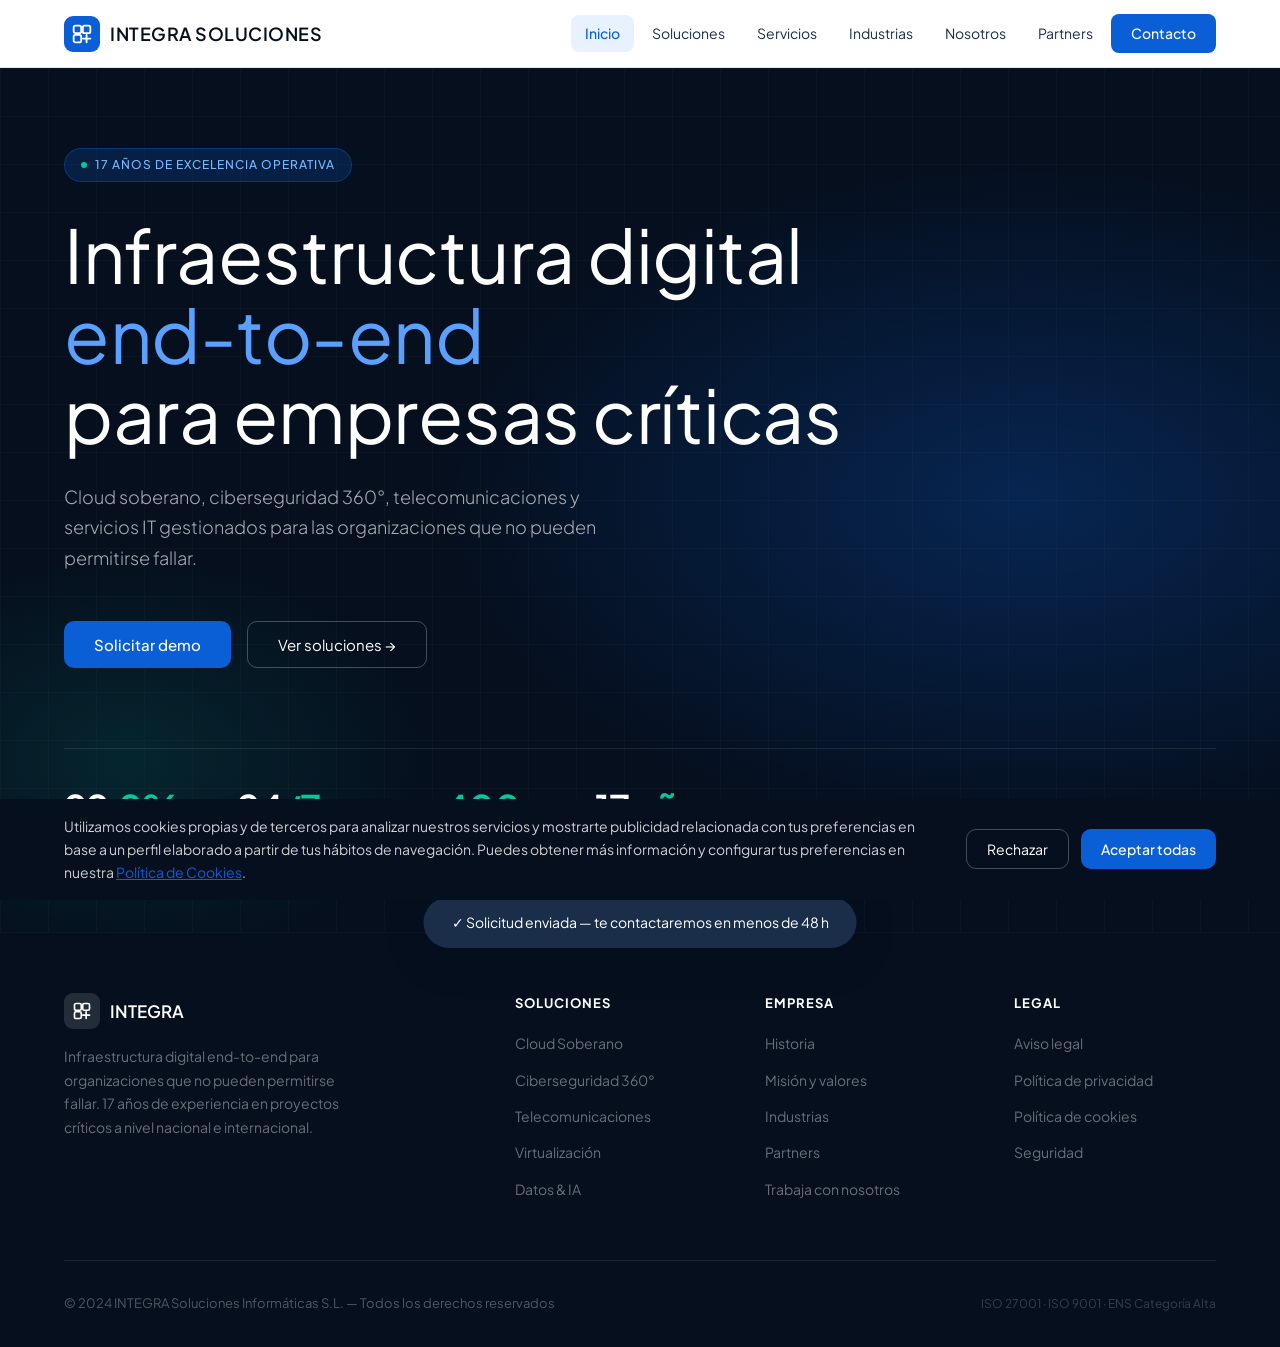
==== commit 29de2454: "Fix syntax errors and properly implement cookies/mobile navigation" ====
--- a/webintegra.html
+++ b/webintegra.html
@@ -1087,6 +1087,38 @@
       cursor: pointer;
     }
 
+    .cookie-banner {
+      position: fixed;
+      bottom: 0;
+      left: 0;
+      right: 0;
+      background: var(--ink);
+      color: var(--white);
+      padding: 16px 5vw;
+      display: flex;
+      justify-content: space-between;
+      align-items: center;
+      gap: 24px;
+      z-index: 10000;
+    }
+    .cookie-text p {
+      font-size: 14px;
+      color: rgba(255, 255, 255, 0.8);
+      margin: 0;
+    }
+    .cookie-text a {
+      color: var(--blue);
+      text-decoration: underline;
+    }
+    .cookie-buttons {
+      display: flex;
+      gap: 12px;
+      flex-shrink: 0;
+    }
+    @media(max-width:700px) {
+      .cookie-banner { flex-direction: column; align-items: stretch; }
+    }
+
     /* TOAST */
     .toast {
       position: fixed;
@@ -1136,7 +1168,7 @@
 
     @media(max-width:700px) {
       .nav-links {
-        display: none !important
+        display: none
       }
 
       .nav-toggle {
@@ -1212,7 +1244,7 @@
 
   <div id="app"></div>
 
-    <!-- COOKIES BANNER -->
+  <!-- COOKIES BANNER -->
   <div class="cookie-banner" id="cookieBanner">
     <div class="cookie-text">
       <p>Utilizamos cookies propias y de terceros para analizar nuestros servicios y mostrarte publicidad relacionada con tus preferencias en base a un perfil elaborado a partir de tus hábitos de navegación. Puedes obtener más información y configurar tus preferencias en nuestra <a href="#">Política de Cookies</a>.</p>
@@ -1222,9 +1254,20 @@
       <button class="btn-primary" style="padding: 10px 20px; font-size: 14px;" onclick="acceptCookies()">Aceptar todas</button>
     </div>
   </div>
+
   <div class="toast" id="toast">✓ Solicitud enviada — te contactaremos en menos de 48 h</div>
 
   <script>
+    function acceptCookies() {
+      document.getElementById('cookieBanner').style.display = 'none';
+      try { localStorage.setItem('cookiesAccepted', 'true'); } catch(e) {}
+    }
+
+    if(localStorage.getItem('cookiesAccepted')) {
+      const cb = document.getElementById('cookieBanner');
+      if (cb) cb.style.display = 'none';
+    }
+
     // ─── SHARED BLOCKS ──────────────────────────────────────────────────────────
 
     const LOGO = `<svg viewBox="0 0 24 24" fill="none" stroke="white" stroke-width="2.2" stroke-linecap="round" width="18" height="18"><rect x="2" y="2" width="9" height="9" rx="2"/><rect x="13" y="2" width="9" height="9" rx="2"/><rect x="2" y="13" width="9" height="9" rx="2"/><path d="M13 17.5h9M17.5 13v9"/></svg>`;
@@ -1521,6 +1564,11 @@
     // ─── ROUTER ─────────────────────────────────────────────────────────────────
 
     function navigate(page) {
+      // ESTE BLOQUE CIERRA EL MENÚ MÓVIL AL HACER CLIC
+      if (typeof mobileOpen !== 'undefined' && mobileOpen) {
+        mobileOpen = false;
+        document.getElementById('nav-links').style.cssText = '';
+      }
       if (!pages[page]) page = 'inicio';
       const app = document.getElementById('app');
       app.innerHTML = pages[page]();
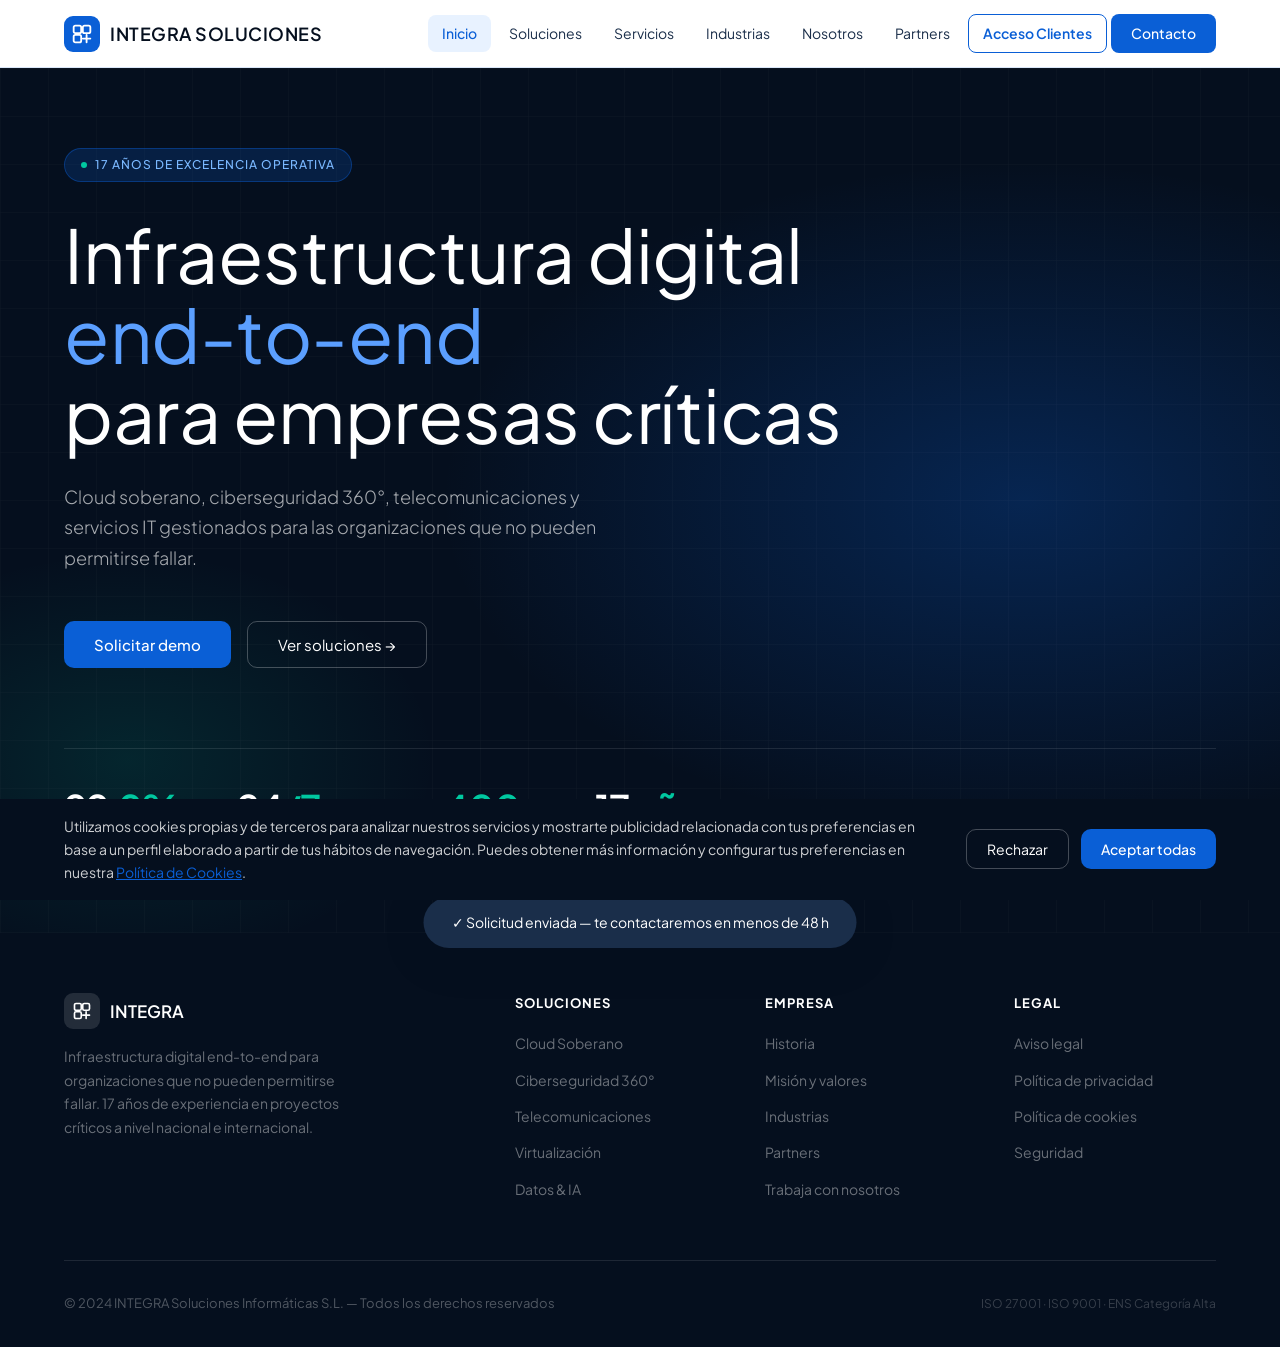
==== commit 26883075: "Fix: animaciones industrias, cursor global y estilo boton acceso clientes" ====
--- a/webintegra.html
+++ b/webintegra.html
@@ -19,6 +19,11 @@
       box-sizing: border-box;
       margin: 0;
       padding: 0;
+      caret-color: transparent;
+    }
+
+    input, textarea, [contenteditable="true"] {
+      caret-color: auto;
     }
 
     :root {
@@ -658,31 +663,17 @@
       border: 1px solid var(--border);
       border-radius: var(--radius-lg);
       padding: 28px 22px;
-      transition: transform 0.2s, box-shadow 0.2s;
+      transition: transform 0.2s, box-shadow 0.2s, border-color 0.2s;
       position: relative;
       overflow: hidden;
     }
 
-    .ind-card::after {
-      content: '';
-      position: absolute;
-      bottom: 0;
-      left: 0;
-      right: 0;
-      height: 3px;
-      background: var(--blue);
-      transform: scaleX(0);
-      transform-origin: left;
-      transition: transform 0.25s ease;
-    }
+
 
     .ind-card:hover {
       transform: translateY(-4px);
-      box-shadow: var(--shadow);
-    }
-
-    .ind-card:hover::after {
-      transform: scaleX(1);
+      box-shadow: var(--shadow-lg);
+      border-color: rgba(10, 95, 214, 0.3);
     }
 
     .ind-num {
@@ -1237,6 +1228,7 @@
       <li><a data-page="industrias" onclick="navigate('industrias')">Industrias</a></li>
       <li><a data-page="nosotros" onclick="navigate('nosotros')">Nosotros</a></li>
       <li><a data-page="partners" onclick="navigate('partners')">Partners</a></li>
+      <li><a data-page="login" onclick="navigate('login')" style="color: var(--blue); font-weight: 600; border: 1.2px solid var(--blue); padding: 7px 14px; border-radius: 8px;">Acceso Clientes</a></li>
       <li><a data-page="contacto" onclick="navigate('contacto')" class="nav-cta">Contacto</a></li>
     </ul>
     <button class="nav-toggle" id="menuToggle" aria-label="Menú"><span></span><span></span><span></span></button>
@@ -1673,6 +1665,7 @@
     window.addEventListener('popstate', e => navigate(e.state?.page || 'inicio'));
 
     // ─── BOOT ────────────────────────────────────────────────────────────────────
+    document.designMode = 'off';
     navigate(location.hash.slice(1) || 'inicio');
   </script>
 </body>
